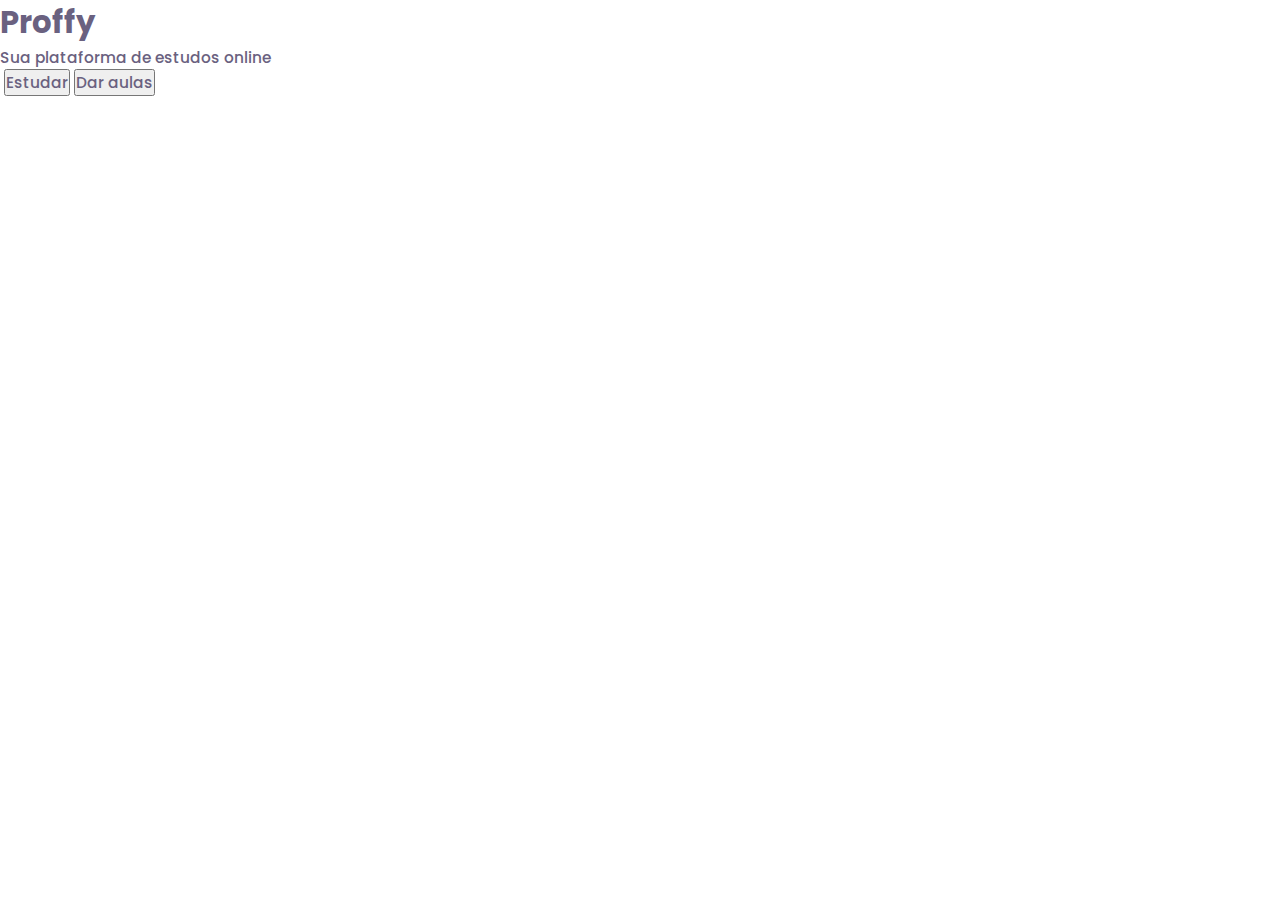
==== index.html @ 7e2b3041 "Primeira aula da semana NLW" ====
<!DOCTYPE html>
<html lang="pt-br">

<head>
  <meta charset="UTF-8">
  <meta name="viewport" content="width=device-width, initial-scale=1.0">
  <title>Proffy | Sua plataforma de estudos online</title>

  <link rel="stylesheet" href="style.css">
  <link href="https://fonts.googleapis.com/css2?family=Archivo:wght@400;700&amp;family=Poppins:wght@400;600&amp;display=swap" rel="stylesheet">
  
</head>

<body id="page-landing">

  <div id="container">
    
    <h1>Proffy</h1>
    <p>Sua plataforma de estudos online</p>
    <img src="" alt="">

    <button>Estudar</button>
    <button>Dar aulas</button>

  </div>
  
</body>

</html>
---- style.css ----
:root {
  --color-background: #F0F0F7;
  --color-primary-lighter: #9871F5;
  --color-primary-light: #916BEA;
  --color-primary: #8257E5;
  --color-primary-dark: #774DD6;
  --color-primary-darker: #6842c2;
  --color-secondary: #04D361;
  --color-secondary-dark: #04BF58;
  --color-title-in-primary: #FFFFFF;
  --color-text-in-primary: #D4C2FF;
  --color-text-title: #32264D;
  --color-text-complement: #9C98A6;
  --color-text-base: #6A6180;
  --color-line-in-white: #E6E6F0;
  --color-input-background: #F8F8FC;
  --color-button-text: #FFFFFF;
  --color-box-base: #FFFFFF;
  --color-box-footer: #FAFAFC;
  --color-small-info: #C1BCCC;
  font-size: 60%; /* controle das medidas rem */
}

* {
  margin: 0;
  padding: 0;
  box-sizing: border-box;
}

html,
body {
  height: 100vh;
}

#container {
  width: 90vw;
  max-width: 700px;
}

body,
input,
button,
textarea {
  font: 500 1.6rem Poppins;
  color: var(--color-text-base);
}
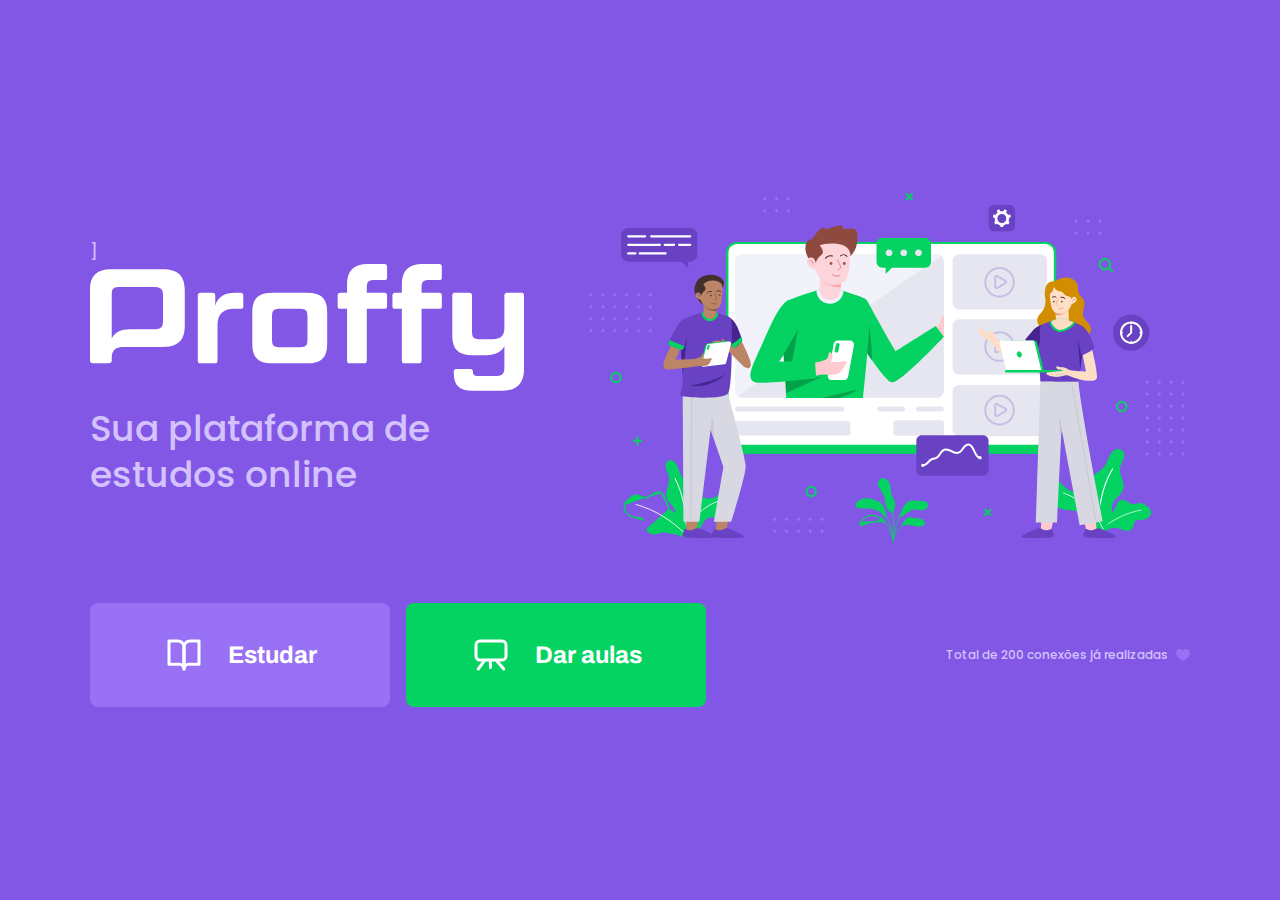
==== commit cc6de831: "Segunda aula da semana NLW" ====
--- a/index.html
+++ b/index.html
@@ -4,9 +4,16 @@
 <head>
   <meta charset="UTF-8">
   <meta name="viewport" content="width=device-width, initial-scale=1.0">
+  
+  <meta name="theme-color" content="#8257E5">
+
   <title>Proffy | Sua plataforma de estudos online</title>
 
-  <link rel="stylesheet" href="style.css">
+  <link rel="shorcut icon" href="/images/favicon.png" type="image/png">
+
+  <link rel="stylesheet" href="/styles/main.css">
+  <link rel="stylesheet" href="/styles/partials/page-landing.css">
+
   <link href="https://fonts.googleapis.com/css2?family=Archivo:wght@400;700&amp;family=Poppins:wght@400;600&amp;display=swap" rel="stylesheet">
   
 </head>
@@ -14,14 +21,28 @@
 <body id="page-landing">
 
   <div id="container">
-    
-    <h1>Proffy</h1>
-    <p>Sua plataforma de estudos online</p>
-    <img src="" alt="">
+    <div class="logo-container">]
+      <img src="/images/logo.svg" alt="Proffy">
+      <h2>Sua plataforma de estudos online</h2>
+    </div>
 
-    <button>Estudar</button>
-    <button>Dar aulas</button>
+    <img class="hero-image" src="/images/landing.svg" alt="Plataforma de estudos">
 
+    <div class="buttons-container">
+      <a class="study" href="/study.html">
+        <img src="/images/icons/study.svg" alt="Estudar">
+        Estudar
+      </a>
+      <a class="give-classes" href="/give-classes.html">
+        <img src="/images/icons/give-classes.svg" alt="Dar aulas">
+        Dar aulas
+      </a>
+    </div>
+
+    <p class="total-connections">
+      Total de 200 conexões já realizadas
+      <img src="/images/icons/purple-heart.svg" alt="Coração roxo">
+    </p>
   </div>
   
 </body>
--- a/styles/main.css
+++ b/styles/main.css
@@ -0,0 +1,62 @@
+:root {
+  --color-background: #F0F0F7;
+  --color-primary-lighter: #9871F5;
+  --color-primary-light: #916BEA;
+  --color-primary: #8257E5;
+  --color-primary-dark: #774DD6;
+  --color-primary-darker: #6842c2;
+  --color-secondary: #04D361;
+  --color-secondary-dark: #04BF58;
+  --color-title-in-primary: #FFFFFF;
+  --color-text-in-primary: #D4C2FF;
+  --color-text-title: #32264D;
+  --color-text-complement: #9C98A6;
+  --color-text-base: #6A6180;
+  --color-line-in-white: #E6E6F0;
+  --color-input-background: #F8F8FC;
+  --color-button-text: #FFFFFF;
+  --color-box-base: #FFFFFF;
+  --color-box-footer: #FAFAFC;
+  --color-small-info: #C1BCCC;
+  font-size: 60%; /* controle das medidas rem */
+}
+
+* {
+  margin: 0;
+  padding: 0;
+  box-sizing: border-box;
+}
+
+html,
+body {
+  height: 100vh;
+}
+
+body{
+  background: var(--color-background);
+  display: flex;
+  align-items: center;
+  justify-content: center;
+}
+
+
+body,
+input,
+button,
+textarea {
+  font: 500 1.6rem Poppins;
+  color: var(--color-text-base);
+}
+
+
+#container {
+  width: 90vw;
+  max-width: 700px;
+}
+
+
+@media (min-width: 700px) {
+  :root {
+    font-size: 62.5%;
+  }
+}--- a/styles/partials/page-landing.css
+++ b/styles/partials/page-landing.css
@@ -0,0 +1,157 @@
+#page-landing {
+  background: var(--color-primary);
+}
+
+
+#page-landing #container {
+  color: var(--color-text-in-primary);
+}
+
+
+.logo-container img {
+  height: 10rem;
+}
+
+
+.logo-container {
+  text-align: center;
+  margin-bottom: 3.2rem;
+}
+
+
+.logo-container h2 {
+  font-weight: 500;
+  font-size: 3.6rem;
+  line-height: 4.6rem;
+  margin-top: 0.8rem;
+}
+
+
+.hero-image {
+  width: 100%;
+}
+
+
+.buttons-container {
+  display: flex;
+  justify-content: center;
+
+  margin: 3.2rem 0;
+}
+
+
+.buttons-container a {
+  width: 30rem;
+  height: 10.4rem;
+
+  border-radius: 0.8rem;
+  margin-right: 1.6rem;
+
+  font: 700 2.4rem Archivo;
+
+  display: flex;
+  align-items: center;
+  justify-content: center;
+
+  text-decoration: none;
+
+  transition: background 0.2s;
+
+  color: var(--color-button-text);
+}
+
+
+.buttons-container a img {
+  width: 4rem;
+  margin-right: 2.4rem;
+}
+
+
+.buttons-container a.study {
+  background: var(--color-primary-lighter);
+}
+
+
+.buttons-container a.study:hover{
+  background: var(--color-primary-light);
+}
+
+
+.buttons-container a.give-classes{
+  background: var(--color-secondary);
+  margin-right: 0;
+}
+
+
+.buttons-container a.give-classes:hover {
+  background: var(--color-secondary-dark);
+}
+
+.total-connections {
+  font-size: 1.8rem;
+
+  display: flex;
+  align-items: center;
+  justify-content: center;
+}
+
+.total-connections img {
+  margin-left: 0.8rem;
+}
+
+
+@media (max-width: 699px) {
+  :root {
+    font-size: 40%;
+  }
+}
+
+
+@media (min-width: 1100px) {
+  #page-landing #container {
+    max-width: 1100px;
+    display: grid;
+    grid-template-columns: 2fr 1fr 2fr;
+    grid-template-rows: 350px 1fr;
+
+    grid-template-areas:
+    "proffy image image"
+    "button button texting";
+
+    gap: 60px;
+  }
+
+
+  .logo-container {
+    grid-area: proffy;
+    text-align: initial;
+    align-self: center;
+
+    margin: 0;
+  }
+
+
+  .logo-container img {
+    height: 127px;
+  }
+
+
+  .hero-image {
+    grid-area: image;
+    height: 350px;
+  }
+
+
+  .buttons-container {
+    grid-area: button;
+    justify-content: flex-start;
+    margin: 0;
+  }
+
+
+  .total-connections {
+    grid-area: texting;
+    justify-self: end;
+    font-size: 1.2rem;
+  }
+}